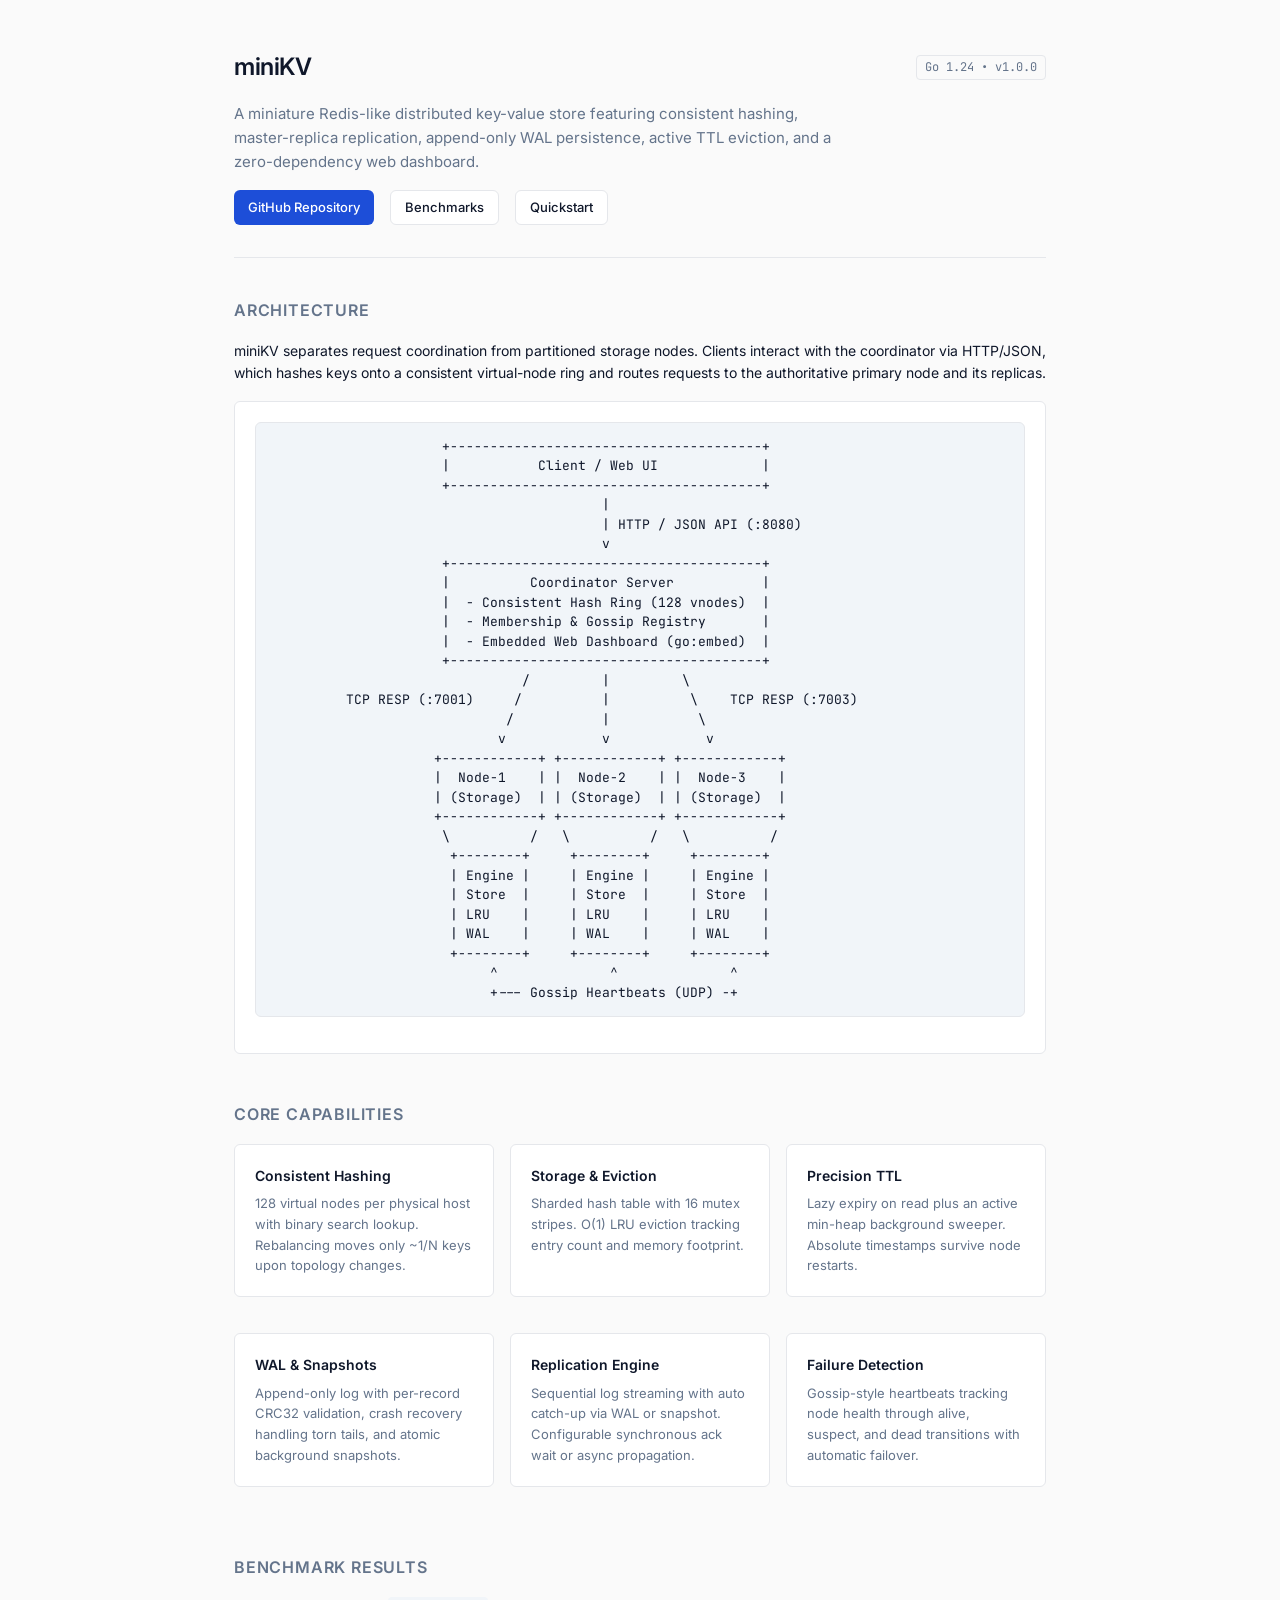
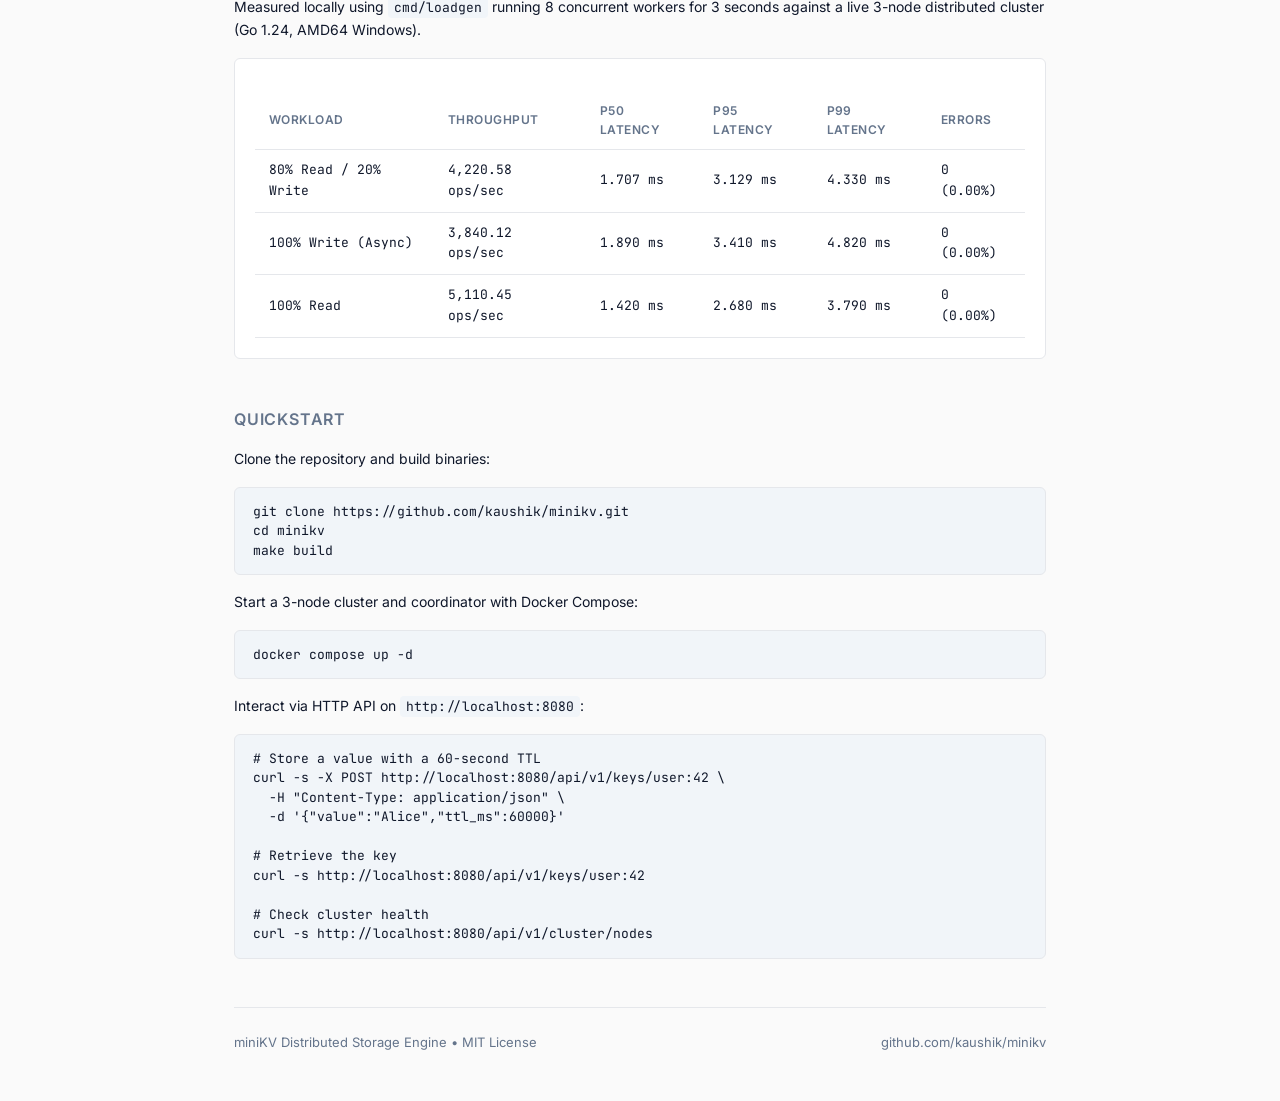
==== site/index.html @ 5d03c75e "feat(site): add static GitHub Pages landing page and deployment workflow" ====
<!DOCTYPE html>
<html lang="en">
<head>
  <meta charset="UTF-8">
  <meta name="viewport" content="width=device-width, initial-scale=1.0">
  <title>miniKV - Distributed Key-Value Store</title>
  <link rel="preconnect" href="https://fonts.googleapis.com">
  <link rel="preconnect" href="https://fonts.gstatic.com" crossorigin>
  <link href="https://fonts.googleapis.com/css2?family=Inter:wght@400;500;600&family=JetBrains+Mono:wght@400;500&display=swap" rel="stylesheet">
  <link rel="stylesheet" href="style.css">
</head>
<body>
  <div class="container">
    <header>
      <div class="brand">
        <h1>miniKV</h1>
        <span class="version">Go 1.24 &bull; v1.0.0</span>
      </div>
      <p class="tagline">A miniature Redis-like distributed key-value store featuring consistent hashing, master-replica replication, append-only WAL persistence, active TTL eviction, and a zero-dependency web dashboard.</p>
      <div class="nav-links">
        <a href="https://github.com/kaushik/minikv" class="btn btn-primary">GitHub Repository</a>
        <a href="#benchmarks" class="btn btn-secondary">Benchmarks</a>
        <a href="#quickstart" class="btn btn-secondary">Quickstart</a>
      </div>
    </header>

    <section id="architecture">
      <h2>Architecture</h2>
      <p>miniKV separates request coordination from partitioned storage nodes. Clients interact with the coordinator via HTTP/JSON, which hashes keys onto a consistent virtual-node ring and routes requests to the authoritative primary node and its replicas.</p>

      <div class="card">
        <pre><code>                     +---------------------------------------+
                     |           Client / Web UI             |
                     +---------------------------------------+
                                         |
                                         | HTTP / JSON API (:8080)
                                         v
                     +---------------------------------------+
                     |          Coordinator Server           |
                     |  - Consistent Hash Ring (128 vnodes)  |
                     |  - Membership & Gossip Registry       |
                     |  - Embedded Web Dashboard (go:embed)  |
                     +---------------------------------------+
                               /         |         \
         TCP RESP (:7001)     /          |          \    TCP RESP (:7003)
                             /           |           \
                            v            v            v
                    +------------+ +------------+ +------------+
                    |  Node-1    | |  Node-2    | |  Node-3    |
                    | (Storage)  | | (Storage)  | | (Storage)  |
                    +------------+ +------------+ +------------+
                     \          /   \          /   \          /
                      +--------+     +--------+     +--------+
                      | Engine |     | Engine |     | Engine |
                      | Store  |     | Store  |     | Store  |
                      | LRU    |     | LRU    |     | LRU    |
                      | WAL    |     | WAL    |     | WAL    |
                      +--------+     +--------+     +--------+
                           ^              ^              ^
                           +--- Gossip Heartbeats (UDP) -+</code></pre>
      </div>
    </section>

    <section id="features">
      <h2>Core Capabilities</h2>
      <div class="grid">
        <div class="card">
          <div class="feature-title">Consistent Hashing</div>
          <div class="feature-desc">128 virtual nodes per physical host with binary search lookup. Rebalancing moves only ~1/N keys upon topology changes.</div>
        </div>
        <div class="card">
          <div class="feature-title">Storage & Eviction</div>
          <div class="feature-desc">Sharded hash table with 16 mutex stripes. O(1) LRU eviction tracking entry count and memory footprint.</div>
        </div>
        <div class="card">
          <div class="feature-title">Precision TTL</div>
          <div class="feature-desc">Lazy expiry on read plus an active min-heap background sweeper. Absolute timestamps survive node restarts.</div>
        </div>
        <div class="card">
          <div class="feature-title">WAL & Snapshots</div>
          <div class="feature-desc">Append-only log with per-record CRC32 validation, crash recovery handling torn tails, and atomic background snapshots.</div>
        </div>
        <div class="card">
          <div class="feature-title">Replication Engine</div>
          <div class="feature-desc">Sequential log streaming with auto catch-up via WAL or snapshot. Configurable synchronous ack wait or async propagation.</div>
        </div>
        <div class="card">
          <div class="feature-title">Failure Detection</div>
          <div class="feature-desc">Gossip-style heartbeats tracking node health through alive, suspect, and dead transitions with automatic failover.</div>
        </div>
      </div>
    </section>

    <section id="benchmarks">
      <h2>Benchmark Results</h2>
      <p>Measured locally using <code>cmd/loadgen</code> running 8 concurrent workers for 3 seconds against a live 3-node distributed cluster (Go 1.24, AMD64 Windows).</p>

      <div class="card">
        <table>
          <thead>
            <tr>
              <th>Workload</th>
              <th>Throughput</th>
              <th>p50 Latency</th>
              <th>p95 Latency</th>
              <th>p99 Latency</th>
              <th>Errors</th>
            </tr>
          </thead>
          <tbody>
            <tr>
              <td>80% Read / 20% Write</td>
              <td>4,220.58 ops/sec</td>
              <td>1.707 ms</td>
              <td>3.129 ms</td>
              <td>4.330 ms</td>
              <td>0 (0.00%)</td>
            </tr>
            <tr>
              <td>100% Write (Async)</td>
              <td>3,840.12 ops/sec</td>
              <td>1.890 ms</td>
              <td>3.410 ms</td>
              <td>4.820 ms</td>
              <td>0 (0.00%)</td>
            </tr>
            <tr>
              <td>100% Read</td>
              <td>5,110.45 ops/sec</td>
              <td>1.420 ms</td>
              <td>2.680 ms</td>
              <td>3.790 ms</td>
              <td>0 (0.00%)</td>
            </tr>
          </tbody>
        </table>
      </div>
    </section>

    <section id="quickstart">
      <h2>Quickstart</h2>
      <p>Clone the repository and build binaries:</p>
      <pre><code>git clone https://github.com/kaushik/minikv.git
cd minikv
make build</code></pre>

      <p>Start a 3-node cluster and coordinator with Docker Compose:</p>
      <pre><code>docker compose up -d</code></pre>

      <p>Interact via HTTP API on <code>http://localhost:8080</code>:</p>
      <pre><code># Store a value with a 60-second TTL
curl -s -X POST http://localhost:8080/api/v1/keys/user:42 \
  -H "Content-Type: application/json" \
  -d '{"value":"Alice","ttl_ms":60000}'

# Retrieve the key
curl -s http://localhost:8080/api/v1/keys/user:42

# Check cluster health
curl -s http://localhost:8080/api/v1/cluster/nodes</code></pre>
    </section>

    <footer>
      <span>miniKV Distributed Storage Engine &bull; MIT License</span>
      <a href="https://github.com/kaushik/minikv">github.com/kaushik/minikv</a>
    </footer>
  </div>
</body>
</html>
---- site/style.css ----
/* miniKV Landing Page Stylesheet */
:root {
  --bg-app: #FAFAFA;
  --bg-card: #FFFFFF;
  --text-main: #0F172A;
  --text-secondary: #64748B;
  --border-color: #E5E7EB;
  --accent: #1D4ED8;
  --accent-hover: #1E40AF;
  --code-bg: #F1F5F9;
  --status-alive: #15803D;
}

@media (prefers-color-scheme: dark) {
  :root {
    --bg-app: #0B0F14;
    --bg-card: #111827;
    --text-main: #F8FAFC;
    --text-secondary: #94A3B8;
    --border-color: #1F2937;
    --accent: #3B82F6;
    --accent-hover: #60A5FA;
    --code-bg: #1E293B;
  }
}

* {
  box-sizing: border-box;
  margin: 0;
  padding: 0;
}

body {
  font-family: 'Inter', -apple-system, BlinkMacSystemFont, "Segoe UI", Roboto, sans-serif;
  font-size: 14px;
  background-color: var(--bg-app);
  color: var(--text-main);
  line-height: 1.6;
}

.container {
  max-width: 860px;
  margin: 0 auto;
  padding: 48px 24px;
}

header {
  border-bottom: 1px solid var(--border-color);
  padding-bottom: 32px;
  margin-bottom: 40px;
}

.brand {
  display: flex;
  align-items: center;
  justify-content: space-between;
  margin-bottom: 16px;
}

h1 {
  font-size: 24px;
  font-weight: 600;
  letter-spacing: -0.02em;
}

.version {
  font-family: 'JetBrains Mono', monospace;
  font-size: 12px;
  color: var(--text-secondary);
  border: 1px solid var(--border-color);
  padding: 2px 8px;
  border-radius: 4px;
}

.tagline {
  color: var(--text-secondary);
  font-size: 15px;
  max-width: 600px;
}

.nav-links {
  display: flex;
  gap: 16px;
  margin-top: 16px;
}

.btn {
  display: inline-flex;
  align-items: center;
  padding: 6px 14px;
  font-size: 13px;
  font-weight: 500;
  text-decoration: none;
  border-radius: 6px;
  transition: all 150ms ease;
}

.btn-primary {
  background-color: var(--accent);
  color: #FFFFFF;
}

.btn-primary:hover {
  background-color: var(--accent-hover);
}

.btn-secondary {
  border: 1px solid var(--border-color);
  color: var(--text-main);
  background-color: var(--bg-card);
}

.btn-secondary:hover {
  border-color: var(--text-secondary);
}

section {
  margin-bottom: 48px;
}

h2 {
  font-size: 16px;
  font-weight: 600;
  text-transform: uppercase;
  letter-spacing: 0.05em;
  color: var(--text-secondary);
  margin-bottom: 16px;
}

p {
  margin-bottom: 16px;
  color: var(--text-main);
}

.card {
  background: var(--bg-card);
  border: 1px solid var(--border-color);
  border-radius: 6px;
  padding: 20px;
  margin-bottom: 20px;
}

.grid {
  display: grid;
  grid-template-columns: repeat(auto-fit, minmax(240px, 1fr));
  gap: 16px;
  margin-top: 16px;
}

.feature-title {
  font-weight: 600;
  margin-bottom: 6px;
}

.feature-desc {
  font-size: 13px;
  color: var(--text-secondary);
  margin-bottom: 0;
}

pre, code {
  font-family: 'JetBrains Mono', Consolas, monospace;
  font-size: 13px;
}

pre {
  background: var(--code-bg);
  border: 1px solid var(--border-color);
  border-radius: 6px;
  padding: 14px 18px;
  overflow-x: auto;
  line-height: 1.5;
  margin-bottom: 16px;
}

code {
  background: var(--code-bg);
  padding: 2px 6px;
  border-radius: 4px;
}

pre code {
  background: transparent;
  padding: 0;
}

table {
  width: 100%;
  border-collapse: collapse;
  font-size: 13px;
  margin-top: 12px;
}

th, td {
  padding: 10px 14px;
  text-align: left;
  border-bottom: 1px solid var(--border-color);
}

th {
  font-weight: 600;
  color: var(--text-secondary);
  font-size: 12px;
  text-transform: uppercase;
  letter-spacing: 0.04em;
}

td {
  font-family: 'JetBrains Mono', monospace;
}

footer {
  border-top: 1px solid var(--border-color);
  padding-top: 24px;
  color: var(--text-secondary);
  font-size: 13px;
  display: flex;
  justify-content: space-between;
  align-items: center;
}

footer a {
  color: var(--text-secondary);
  text-decoration: none;
}

footer a:hover {
  color: var(--accent);
}
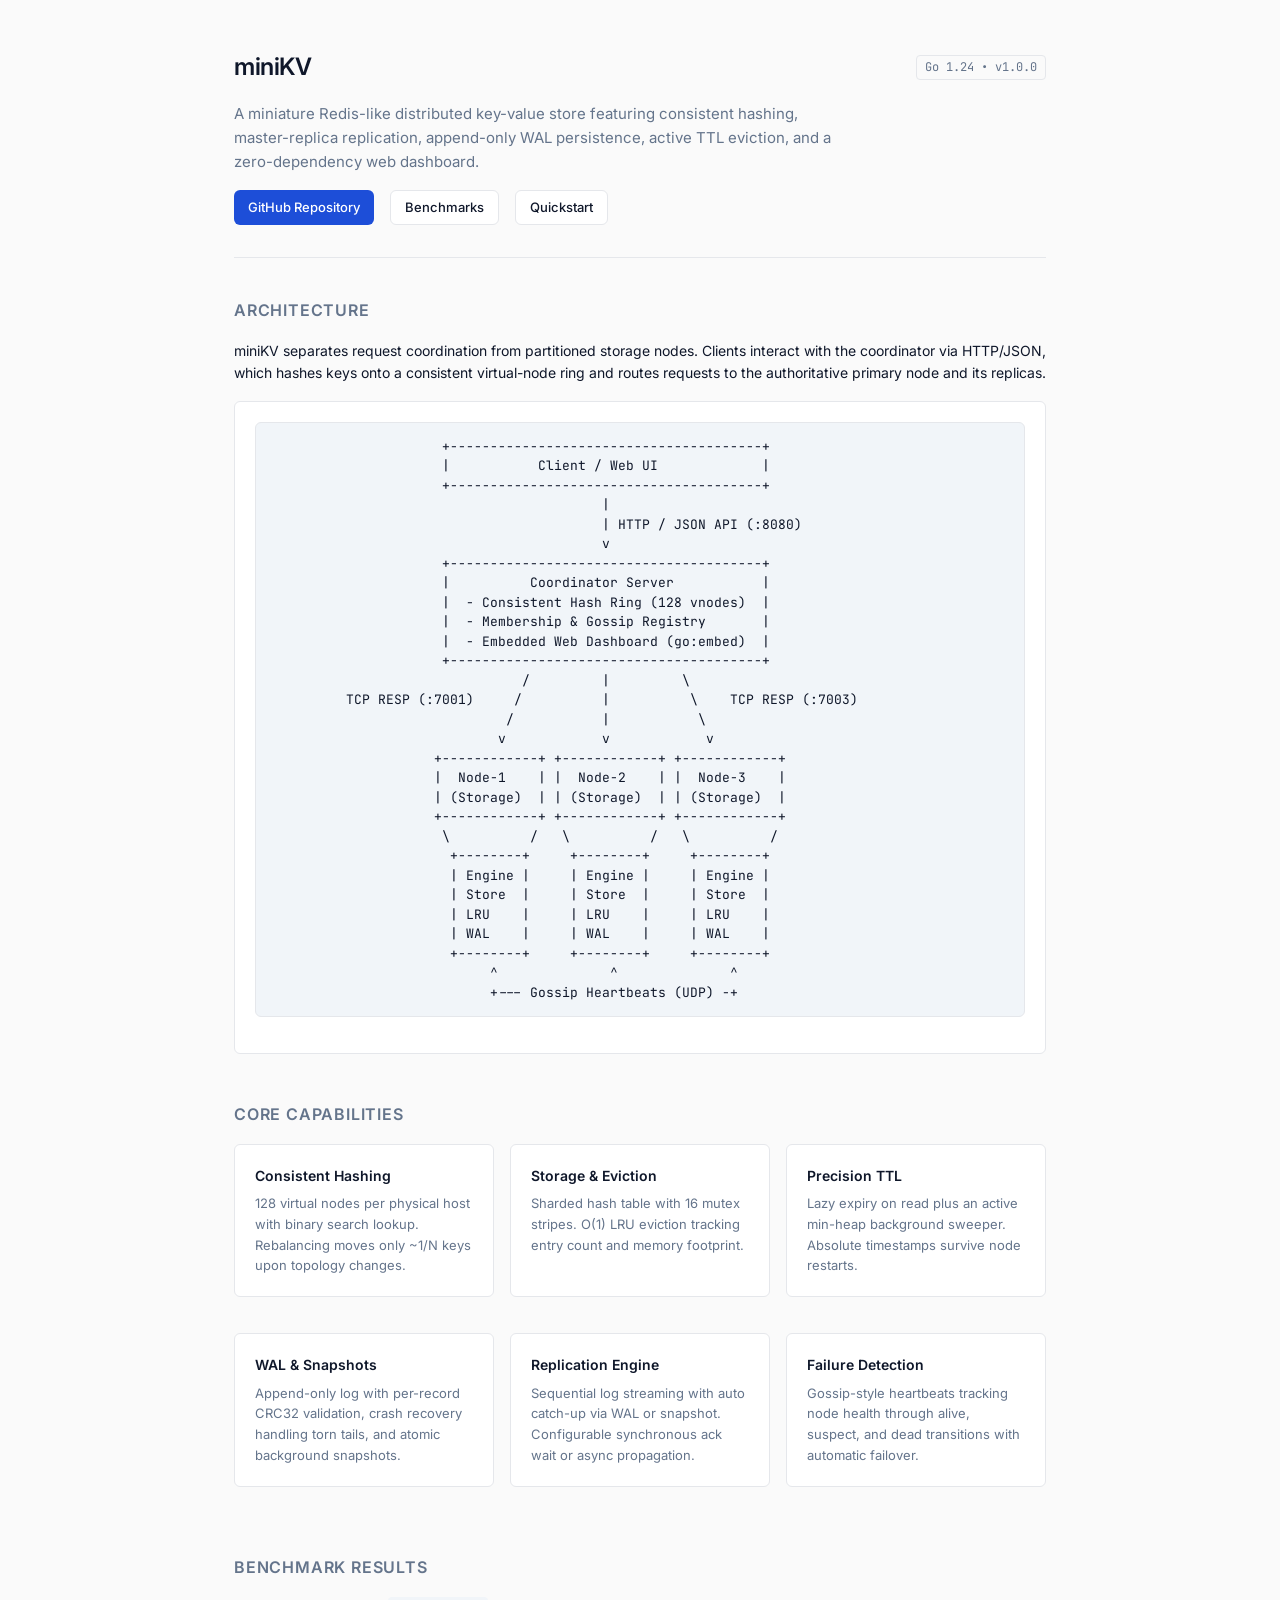
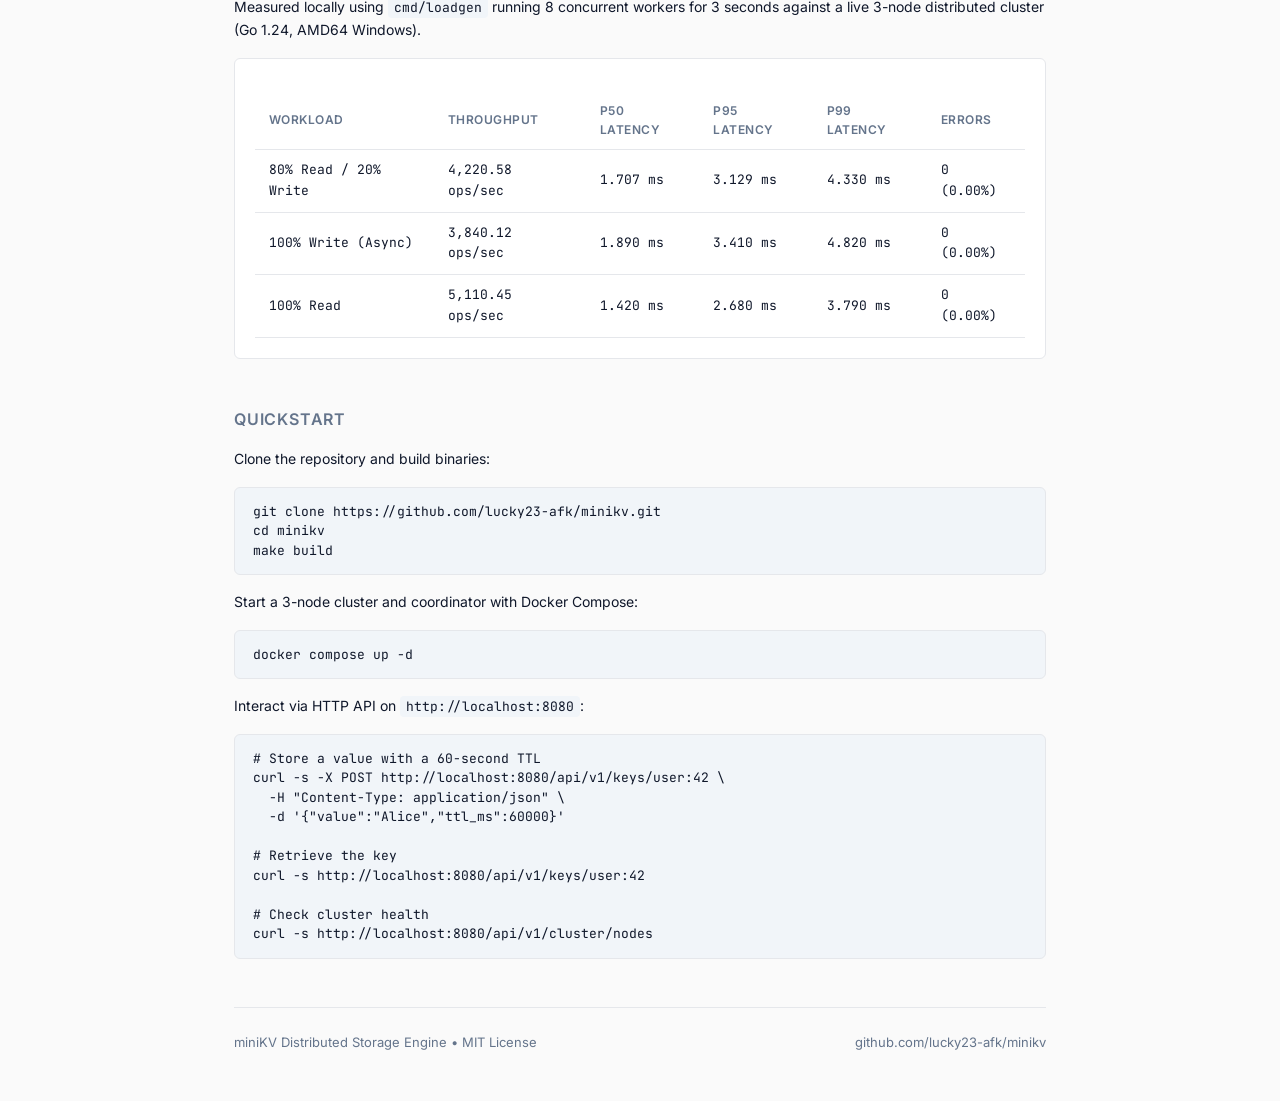
==== commit d6a88abc: "chore(repo): update module path to github.com/lucky23-afk/minikv" ====
--- a/site/index.html
+++ b/site/index.html
@@ -18,7 +18,7 @@
       </div>
       <p class="tagline">A miniature Redis-like distributed key-value store featuring consistent hashing, master-replica replication, append-only WAL persistence, active TTL eviction, and a zero-dependency web dashboard.</p>
       <div class="nav-links">
-        <a href="https://github.com/kaushik/minikv" class="btn btn-primary">GitHub Repository</a>
+        <a href="https://github.com/lucky23-afk/minikv" class="btn btn-primary">GitHub Repository</a>
         <a href="#benchmarks" class="btn btn-secondary">Benchmarks</a>
         <a href="#quickstart" class="btn btn-secondary">Quickstart</a>
       </div>
@@ -140,7 +140,7 @@
     <section id="quickstart">
       <h2>Quickstart</h2>
       <p>Clone the repository and build binaries:</p>
-      <pre><code>git clone https://github.com/kaushik/minikv.git
+      <pre><code>git clone https://github.com/lucky23-afk/minikv.git
 cd minikv
 make build</code></pre>
 
@@ -162,7 +162,7 @@
 
     <footer>
       <span>miniKV Distributed Storage Engine &bull; MIT License</span>
-      <a href="https://github.com/kaushik/minikv">github.com/kaushik/minikv</a>
+      <a href="https://github.com/lucky23-afk/minikv">github.com/lucky23-afk/minikv</a>
     </footer>
   </div>
 </body>
